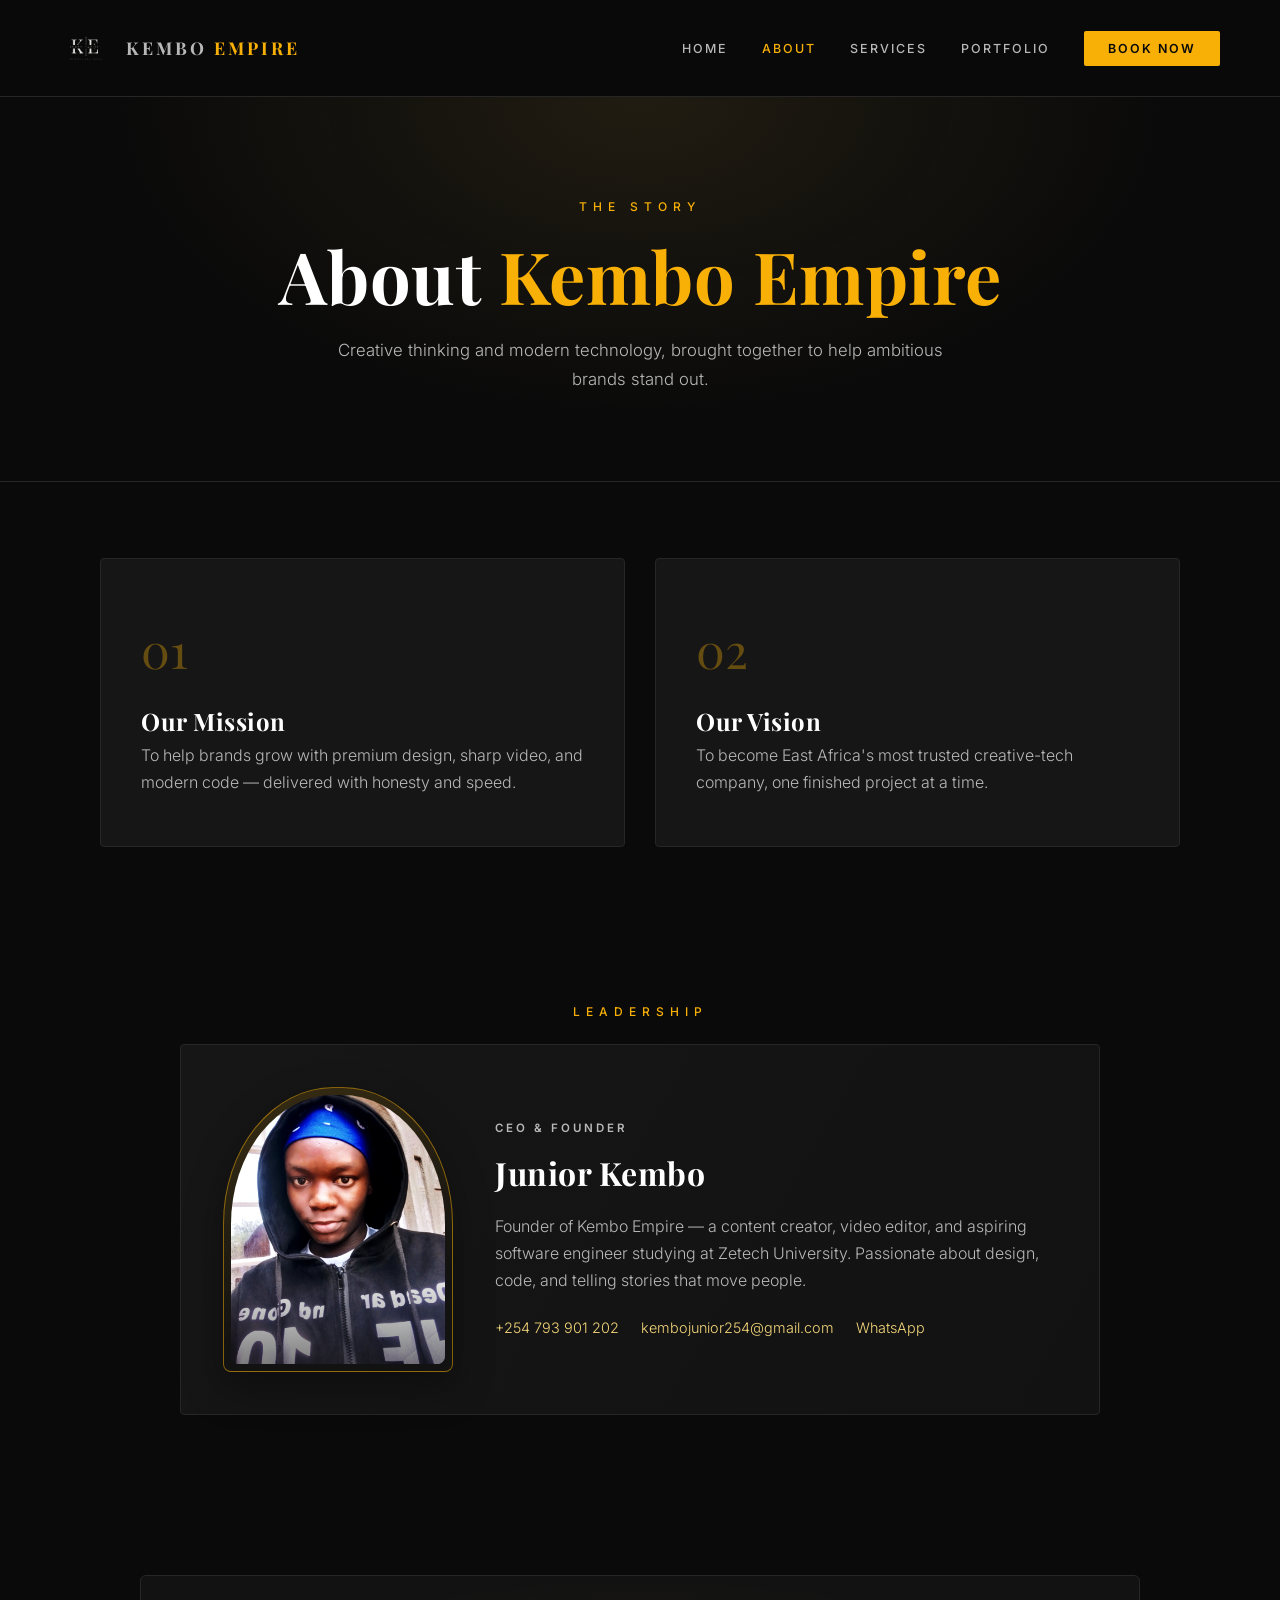
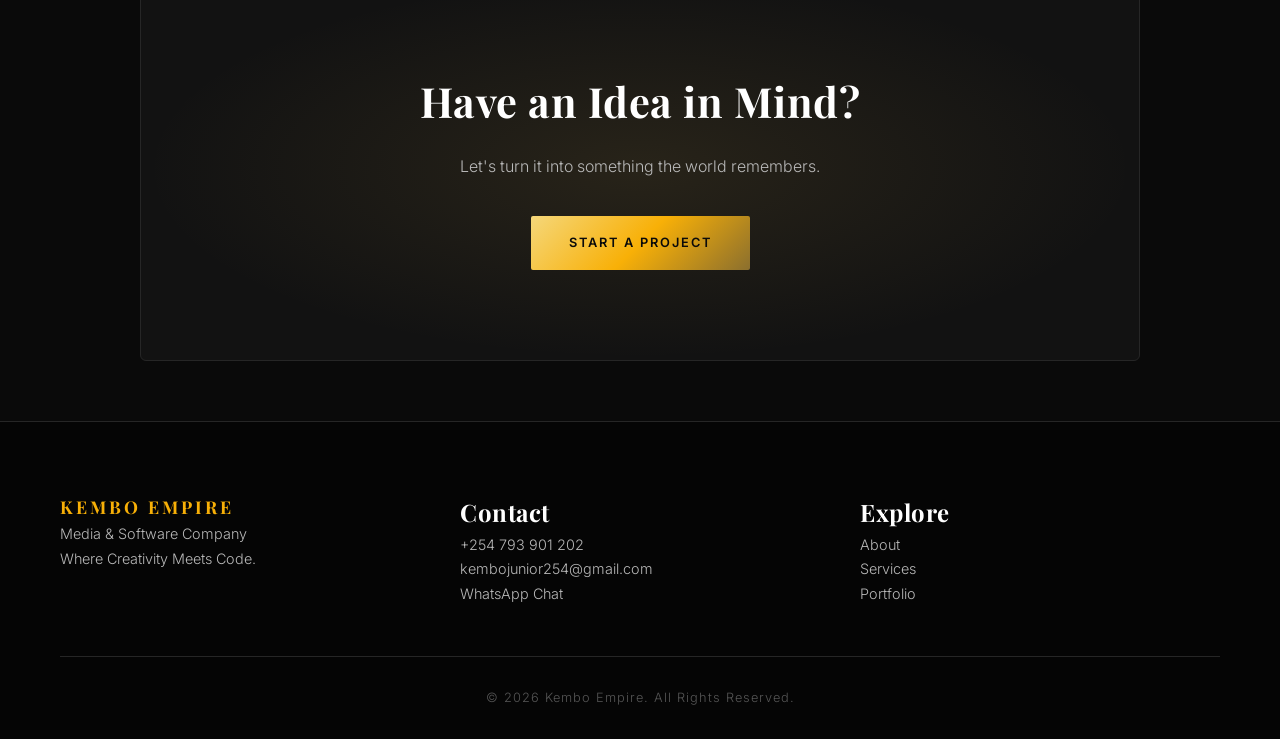
==== about.html @ 3e9dc7a3 "Save Kembo Empire website Co-authored-by: Copilot <223556219+Copilot@users.noreply.github.com>" ====
<!DOCTYPE html>
<html lang="en">
<head>
  <meta charset="UTF-8">
  <meta name="viewport" content="width=device-width, initial-scale=1.0">
  <title>About | Kembo Empire</title>
  <meta name="description" content="Meet Kembo Empire: a creative media and software company helping brands grow through thoughtful design, video, and code.">
  <link rel="stylesheet" href="style.css">
  <link rel="preconnect" href="https://fonts.googleapis.com">
  <link rel="preconnect" href="https://fonts.gstatic.com" crossorigin>
  <link href="https://fonts.googleapis.com/css2?family=Playfair+Display:wght@500;700;900&family=Inter:wght@300;400;500;600&display=swap" rel="stylesheet">
</head>
<body>
  <nav>
    <a href="index.html" class="logo" aria-label="Kembo Empire Home">
      <img src="images/Black and White Minimalist Luxury Logo/logo.png" alt="Kembo Empire Logo" class="logo-image">
      <span class="logo-text">KEMBO <em>EMPIRE</em></span>
    </a>
    <ul>
      <li><a href="index.html">Home</a></li>
      <li><a href="about.html" class="nav-current" aria-current="page">About</a></li>
      <li><a href="services.html">Services</a></li>
      <li><a href="portfolio.html">Portfolio</a></li>
      <li><a href="contact.html" class="nav-btn">Book Now</a></li>
    </ul>
  </nav>

  <main>
    <header class="page-hero">
      <p class="eyebrow">THE STORY</p>
      <h1>About <span class="gold">Kembo Empire</span></h1>
      <p class="page-lead">Creative thinking and modern technology, brought together to help ambitious brands stand out.</p>
    </header>

    <section class="about-values">
      <div class="split">
        <article class="panel">
          <span class="panel-num">01</span>
          <h2>Our Mission</h2>
          <p>To help brands grow with premium design, sharp video, and modern code — delivered with honesty and speed.</p>
        </article>
        <article class="panel">
          <span class="panel-num">02</span>
          <h2>Our Vision</h2>
          <p>To become East Africa's most trusted creative-tech company, one finished project at a time.</p>
        </article>
      </div>
    </section>

    <section class="founder-section">
      <p class="eyebrow center">LEADERSHIP</p>
      <article class="founder-card">
        <div class="founder-portrait">
          <img src="images/kembo%20new.jpg" alt="Junior Kembo, CEO and Founder of Kembo Empire">
        </div>
        <div class="founder-info">
          <p class="founder-role">CEO &amp; FOUNDER</p>
          <h2>Junior Kembo</h2>
          <p>Founder of Kembo Empire — a content creator, video editor, and aspiring software engineer studying at Zetech University. Passionate about design, code, and telling stories that move people.</p>
          <div class="founder-contact">
            <a href="tel:+254793901202">+254 793 901 202</a>
            <a href="mailto:kembojunior254@gmail.com">kembojunior254@gmail.com</a>
            <a href="https://wa.me/254793901202" target="_blank" rel="noopener noreferrer">WhatsApp</a>
          </div>
        </div>
      </article>
    </section>

    <section class="cta">
      <h2>Have an Idea in Mind?</h2>
      <p>Let's turn it into something the world remembers.</p>
      <a href="contact.html" class="btn gold-btn">Start a Project</a>
    </section>
  </main>

  <footer>
    <div class="footer-inner">
      <div>
        <span class="logo-text gold">KEMBO EMPIRE</span>
        <p>Media &amp; Software Company<br>Where Creativity Meets Code.</p>
      </div>
      <div>
        <h2>Contact</h2>
        <p><a href="tel:+254793901202">+254 793 901 202</a></p>
        <p><a href="mailto:kembojunior254@gmail.com">kembojunior254@gmail.com</a></p>
        <p><a href="https://wa.me/254793901202" target="_blank" rel="noopener noreferrer">WhatsApp Chat</a></p>
      </div>
      <div>
        <h2>Explore</h2>
        <p><a href="about.html" aria-current="page">About</a></p>
        <p><a href="services.html">Services</a></p>
        <p><a href="portfolio.html">Portfolio</a></p>
      </div>
    </div>
    <p class="copyright">© 2026 Kembo Empire. All Rights Reserved.</p>
  </footer>
</body>
</html>
---- style.css ----
/* ============ RESET & BASE ============ */
* { margin: 0; padding: 0; box-sizing: border-box; }

:root {
  --black: #0A0A0A;
  --soft-black: #121212;
  --card: #161616;
  --line: #262626;
  --white: #FFFFFF;
  --grey: #B8B8B8;
  --gold: #f8b007;
  --gold-bright: #F5D77A;
  --gold-dark: #8B6F2E;
}

html { scroll-behavior: smooth; }

body {
  background: var(--black);
  color: var(--white);
  font-family: 'Inter', sans-serif;
  font-weight: 300;
  line-height: 1.7;
  -webkit-font-smoothing: antialiased;
}

h1, h2, h3, h4 {
  font-family: 'Playfair Display', serif;
  font-weight: 700;
  letter-spacing: 0.5px;
}

a { color: inherit; text-decoration: none; transition: 0.3s; }
.gold { color: var(--gold); }

/* ============ NAVBAR ============ */
nav {
  position: sticky;
  top: 0;
  z-index: 100;
  display: flex;
  justify-content: space-between;
  align-items: center;
  padding: 22px 60px;
  background: rgba(10,10,10,0.92);
  backdrop-filter: blur(12px);
  border-bottom: 1px solid var(--line);
}

.logo { display: flex; align-items: center; gap: 14px; }

.logo-image {
  width: 52px;
  height: 52px;
  object-fit: contain;
  mix-blend-mode: screen;
}

.logo-text {
  font-family: 'Playfair Display', serif;
  font-weight: 700;
  font-size: 1.1rem;
  letter-spacing: 3px;
}
.logo-text em { color: var(--gold); font-style: normal; }

nav ul {
  display: flex;
  align-items: center;
  gap: 34px;
  list-style: none;
}

nav a {
  font-size: 0.78rem;
  letter-spacing: 2px;
  text-transform: uppercase;
  color: var(--grey);
  font-weight: 500;
}
nav a:hover { color: var(--gold); }

.nav-current:not(.nav-btn) { color: var(--gold); }
.nav-btn.nav-current { background: var(--gold-bright); }

.nav-btn {
  color: var(--black) !important;
  background: var(--gold);
  padding: 10px 24px;
  border-radius: 2px;
  font-weight: 600 !important;
}
.nav-btn:hover { background: var(--gold-bright); }

/* ============ HERO ============ */
.hero {
  position: relative;
  text-align: center;
  padding: 160px 20px 140px;
  background:
    radial-gradient(ellipse at 50% 0%, rgba(198,161,75,0.15) 0%, transparent 55%),
    var(--black);
}

.eyebrow {
  font-size: 0.75rem;
  letter-spacing: 6px;
  color: var(--gold);
  margin-bottom: 22px;
  font-weight: 500;
}
.eyebrow.center { text-align: center; }

.hero-logo-frame {
  width: min(480px, 90vw);
  aspect-ratio: 1.28;
  overflow: hidden;
  margin: 0 auto 26px;
}

.hero-logo {
  display: block;
  width: 100%;
  height: 100%;
  object-fit: cover;
  transform: scale(1.45);
  mix-blend-mode: screen;
  filter: drop-shadow(0 0 18px rgba(248, 176, 7, 0.18));
}

.hero h1 {
  font-size: clamp(2.4rem, 6vw, 4.8rem);
  line-height: 1.1;
  font-weight: 900;
  margin-bottom: 26px;
}

.hero-sub {
  max-width: 620px;
  margin: 0 auto 40px;
  color: var(--grey);
  font-size: 1.05rem;
}

.page-hero {
  max-width: none;
  padding: 100px 24px 88px;
  text-align: center;
  border-bottom: 1px solid var(--line);
  background:
    radial-gradient(ellipse at 50% 0%, rgba(198,161,75,0.12) 0%, transparent 58%),
    var(--black);
}

.page-hero .eyebrow { margin-bottom: 18px; }
.page-hero h1 {
  font-size: clamp(2.5rem, 6vw, 4.5rem);
  line-height: 1.12;
}

.page-lead {
  max-width: 650px;
  margin: 20px auto 0;
  color: var(--grey);
  font-size: 1.05rem;
}

.hero-buttons {
  display: flex;
  justify-content: center;
  gap: 16px;
  flex-wrap: wrap;
}

.hero-line {
  margin: 80px auto 0;
  width: 80px;
  height: 1px;
  background: linear-gradient(to right, transparent, var(--gold), transparent);
}

/* ============ BUTTONS ============ */
.btn {
  display: inline-block;
  padding: 16px 38px;
  font-size: 0.8rem;
  letter-spacing: 2px;
  text-transform: uppercase;
  font-weight: 600;
  border-radius: 2px;
  transition: 0.35s;
}

.gold-btn {
  background: linear-gradient(135deg, var(--gold-bright), var(--gold), var(--gold-dark));
  color: var(--black);
  box-shadow: 0 0 0 rgba(198,161,75,0);
}
.gold-btn:hover {
  box-shadow: 0 0 30px rgba(198,161,75,0.5);
  transform: translateY(-3px);
}

.outline-btn {
  border: 1px solid var(--gold);
  color: var(--gold);
}
.outline-btn:hover {
  background: var(--gold);
  color: var(--black);
}

/* ============ MARQUEE ============ */
.marquee {
  overflow: hidden;
  border-top: 1px solid var(--line);
  border-bottom: 1px solid var(--line);
  padding: 22px 0;
  background: var(--soft-black);
}

.marquee-track {
  display: flex;
  gap: 40px;
  white-space: nowrap;
  animation: scroll 30s linear infinite;
}

.marquee-track span {
  font-size: 0.8rem;
  letter-spacing: 4px;
  color: var(--grey);
  font-weight: 500;
}
.marquee-track .dot { color: var(--gold); }

@keyframes scroll {
  from { transform: translateX(0); }
  to { transform: translateX(-50%); }
}

/* ============ SECTIONS ============ */
section {
  max-width: 1200px;
  margin: auto;
  padding: 100px 60px;
}

.section-title {
  font-size: clamp(1.8rem, 4vw, 2.8rem);
  text-align: center;
  margin-bottom: 60px;
}

.about-values { padding-top: 76px; }
.founder-section { padding-top: 55px; }

.founder-card {
  display: flex;
  align-items: center;
  gap: 42px;
  max-width: 920px;
  margin: 0 auto;
  padding: 42px;
  border: 1px solid var(--line);
  border-radius: 4px;
  background: linear-gradient(120deg, var(--card), var(--soft-black));
}

.founder-portrait {
  position: relative;
  flex: 0 0 230px;
  width: 230px;
  height: 285px;
  overflow: hidden;
  padding: 7px;
  border: 1px solid rgba(248,176,7,0.5);
  border-radius: 48% 48% 8px 8px;
  background: linear-gradient(160deg, rgba(248,176,7,0.16), var(--soft-black) 72%);
  box-shadow: 0 16px 38px rgba(0,0,0,0.34);
}

.founder-portrait::after {
  content: "";
  position: absolute;
  inset: 7px;
  border-radius: inherit;
  background: linear-gradient(to bottom, transparent 62%, rgba(18,18,18,0.55));
  pointer-events: none;
}

.founder-portrait img {
  display: block;
  width: 100%;
  height: 100%;
  border-radius: inherit;
  object-fit: cover;
  object-position: center 32%;
  filter: saturate(0.88) contrast(1.03);
}

.founder-info { flex: 1; }

.founder-role {
  margin-bottom: 8px;
  color: var(--gold);
  font-size: 0.72rem;
  font-weight: 600;
  letter-spacing: 3px;
}

.founder-card h2 {
  margin-bottom: 12px;
  font-size: 2rem;
}

.founder-card p { color: var(--grey); }

.founder-contact {
  display: flex;
  flex-wrap: wrap;
  gap: 10px 22px;
  margin-top: 22px;
}

.founder-contact a {
  color: var(--gold-bright);
  font-size: 0.9rem;
  overflow-wrap: anywhere;
}

.founder-contact a:hover { color: var(--white); }

.service-section { padding-top: 80px; }
.service-section + .service-section { padding-top: 35px; }
.service-section .section-title { margin-bottom: 42px; }

.video-process {
  display: grid;
  grid-template-columns: minmax(0, 0.85fr) minmax(0, 1.15fr);
  gap: 64px;
  align-items: center;
  max-width: 1200px;
  margin: 24px auto 30px;
  padding: 64px;
  border: 1px solid var(--line);
  border-radius: 6px;
  background:
    radial-gradient(ellipse at 0% 0%, rgba(198,161,75,0.12), transparent 55%),
    var(--soft-black);
}

.video-process-intro h2 {
  margin-bottom: 18px;
  font-size: clamp(2rem, 4vw, 3rem);
  line-height: 1.15;
}

.video-process-intro > p:not(.eyebrow) {
  margin-bottom: 28px;
  color: var(--grey);
}

.edit-steps {
  display: grid;
  gap: 0;
}

.edit-step {
  display: grid;
  grid-template-columns: 44px 1fr;
  gap: 18px;
  padding: 22px 0;
  border-bottom: 1px solid var(--line);
}

.edit-step:first-child { padding-top: 0; }
.edit-step:last-child { padding-bottom: 0; border-bottom: 0; }

.edit-step-num {
  color: var(--gold);
  font-family: 'Playfair Display', serif;
  font-size: 1.2rem;
}

.edit-step h3 {
  margin-bottom: 6px;
  font-size: 1.15rem;
}

.edit-step p {
  color: var(--grey);
  font-size: 0.92rem;
}

.service-icon {
  display: inline-grid;
  width: 48px;
  height: 48px;
  place-items: center;
  margin-bottom: 16px;
  border: 1px solid rgba(248,176,7,0.35);
  border-radius: 50%;
  color: var(--gold);
  font-size: 1.25rem;
}

.stat h3 {
  font-size: 1.2rem;
  margin-bottom: 10px;
}

.work-card { min-height: 260px; }
.work-card h2 {
  position: relative;
  margin-bottom: 12px;
  font-size: 1.5rem;
}
.work-type {
  position: relative;
  margin: 0 0 10px;
  color: var(--gold);
  font-size: 0.68rem;
  font-weight: 600;
  letter-spacing: 2px;
}
.work-card > p:last-child { position: relative; }

.contact-grid { max-width: 960px; margin: auto; }
.contact-card a {
  display: inline-block;
  overflow-wrap: anywhere;
  font-size: 0.9rem;
}
.contact-card a:hover { color: var(--gold-bright); }

.booking-section {
  max-width: 1100px;
}

.booking-heading {
  max-width: 700px;
  margin: 0 auto 38px;
  text-align: center;
}

.booking-heading .section-title { margin-bottom: 14px; }
.booking-intro { color: var(--grey); }

.booking-layout {
  display: grid;
  grid-template-columns: minmax(0, 1.65fr) minmax(240px, 0.85fr);
  gap: 28px;
  align-items: start;
}

.booking-form,
.booking-aside {
  padding: 36px;
  border: 1px solid var(--line);
  border-radius: 5px;
  background: var(--soft-black);
}

.booking-form {
  display: grid;
  grid-template-columns: repeat(2, minmax(0, 1fr));
  gap: 22px;
}

.form-field {
  display: flex;
  flex-direction: column;
  gap: 8px;
}

.form-field-wide { grid-column: 1 / -1; }

.form-field label {
  color: var(--white);
  font-size: 0.88rem;
  font-weight: 500;
}

.form-field label span:not(.optional) { color: var(--gold); }
.form-field .optional { color: var(--grey); font-weight: 300; }

.form-field input,
.form-field select,
.form-field textarea {
  width: 100%;
  min-height: 48px;
  padding: 12px 14px;
  border: 1px solid var(--line);
  border-radius: 3px;
  outline: none;
  background: var(--black);
  color: var(--white);
  font: inherit;
  font-size: 0.92rem;
}

.form-field textarea { min-height: 130px; resize: vertical; }
.form-field input::placeholder,
.form-field textarea::placeholder { color: #777; }

.form-field input:focus,
.form-field select:focus,
.form-field textarea:focus {
  border-color: var(--gold);
  box-shadow: 0 0 0 2px rgba(248,176,7,0.12);
}

.form-submit .btn { border: 0; cursor: pointer; }
.form-note,
.form-status { margin-top: 12px; color: var(--grey); font-size: 0.82rem; }
.form-status:not(:empty) { color: var(--gold-bright); }
.booking-fallback { display: inline-block; margin-top: 10px; color: var(--gold); text-decoration: underline; }

.booking-aside {
  background:
    radial-gradient(ellipse at 0% 0%, rgba(198,161,75,0.12), transparent 60%),
    var(--soft-black);
}

.booking-aside h3 { margin-bottom: 16px; font-size: 1.35rem; }
.booking-aside ol { padding-left: 20px; color: var(--grey); }
.booking-aside li { padding: 0 0 12px 4px; }
.booking-aside li::marker { color: var(--gold); }
.booking-aside > p { margin-top: 28px; color: var(--grey); }
.booking-aside > a { display: inline-block; margin-top: 4px; }

/* ============ DIVISIONS ============ */
.split {
  display: grid;
  grid-template-columns: repeat(auto-fit, minmax(300px, 1fr));
  gap: 30px;
}

.panel {
  position: relative;
  background: var(--card);
  border: 1px solid var(--line);
  padding: 50px 40px;
  border-radius: 4px;
  overflow: hidden;
  transition: 0.4s;
}

.panel::before {
  content: "";
  position: absolute;
  inset: 0;
  background: linear-gradient(135deg, rgba(198,161,75,0.08), transparent 60%);
  opacity: 0;
  transition: 0.4s;
}

.panel:hover {
  border-color: var(--gold);
  transform: translateY(-6px);
}
.panel:hover::before { opacity: 1; }

.panel-num {
  display: block;
  font-family: 'Playfair Display', serif;
  font-size: 3rem;
  color: var(--gold);
  opacity: 0.35;
  margin-bottom: 10px;
}

.panel h3 {
  font-size: 1.7rem;
  margin-bottom: 16px;
}

.panel p { color: var(--grey); }

/* ============ WHY US ============ */
.grid-4 {
  display: grid;
  grid-template-columns: repeat(auto-fit, minmax(220px, 1fr));
  gap: 25px;
}

.stat {
  text-align: center;
  padding: 40px 25px;
  border: 1px solid var(--line);
  border-radius: 4px;
  transition: 0.4s;
}
.stat:hover { border-color: var(--gold); background: var(--soft-black); }
.stat h3 { font-size: 2rem; margin-bottom: 12px; }
.stat h4 { font-size: 1.1rem; margin-bottom: 10px; color: var(--gold); }
.stat p { color: var(--grey); font-size: 0.9rem; }

/* ============ CTA ============ */
.cta {
  text-align: center;
  background:
    radial-gradient(ellipse at center, rgba(198,161,75,0.12), transparent 70%),
    var(--soft-black);
  border: 1px solid var(--line);
  border-radius: 6px;
  padding: 90px 40px;
  margin: 60px auto;
  max-width: 1000px;
}

.cta h2 { font-size: clamp(1.8rem, 4vw, 2.6rem); margin-bottom: 16px; }
.cta p { color: var(--grey); margin-bottom: 36px; }

/* ============ FOOTER ============ */
footer {
  border-top: 1px solid var(--line);
  padding: 70px 60px 30px;
  background: #050505;
}

.footer-inner {
  display: grid;
  grid-template-columns: repeat(auto-fit, minmax(200px, 1fr));
  gap: 40px;
  max-width: 1200px;
  margin: 0 auto 50px;
}

.footer-inner h4 {
  font-size: 0.85rem;
  letter-spacing: 3px;
  text-transform: uppercase;
  color: var(--gold);
  margin-bottom: 16px;
  font-family: 'Inter', sans-serif;
}

.footer-inner p { color: var(--grey); font-size: 0.9rem; }
.footer-inner a:hover { color: var(--gold); }

.copyright {
  text-align: center;
  color: #555;
  font-size: 0.8rem;
  letter-spacing: 1px;
  padding-top: 30px;
  border-top: 1px solid var(--line);
}

/* ============ MOBILE ============ */
@media (max-width: 800px) {
  nav {
    flex-direction: column;
    gap: 15px;
    padding: 18px 20px;
  }
  nav ul { flex-wrap: wrap; justify-content: center; gap: 18px; }
  section { padding: 70px 24px; }
  .hero { padding: 110px 20px 90px; }
  .page-hero { padding: 80px 24px 68px; }
  .founder-card { gap: 28px; padding: 30px 24px; }
  .video-process { grid-template-columns: 1fr; gap: 38px; margin: 12px 16px 24px; padding: 38px 28px; }
  .booking-layout { grid-template-columns: 1fr; }
  .booking-form, .booking-aside { padding: 28px 22px; }
  footer { padding: 60px 24px 25px; }
}

@media (max-width: 520px) {
  nav ul { gap: 12px 16px; }
  nav a { font-size: 0.68rem; letter-spacing: 1.4px; }
  .logo { gap: 9px; }
  .logo-image { width: 42px; height: 42px; }
  .logo-text { font-size: 0.95rem; letter-spacing: 2px; }
  .founder-card { flex-direction: column; align-items: center; text-align: center; }
  .founder-portrait { flex-basis: auto; width: min(230px, 72vw); height: 280px; }
  .founder-contact { justify-content: center; }
  .panel { padding: 38px 28px; }
  .cta { margin: 35px 16px; padding: 65px 24px; }
  .booking-form { grid-template-columns: 1fr; }
  .form-field-wide { grid-column: auto; }
}
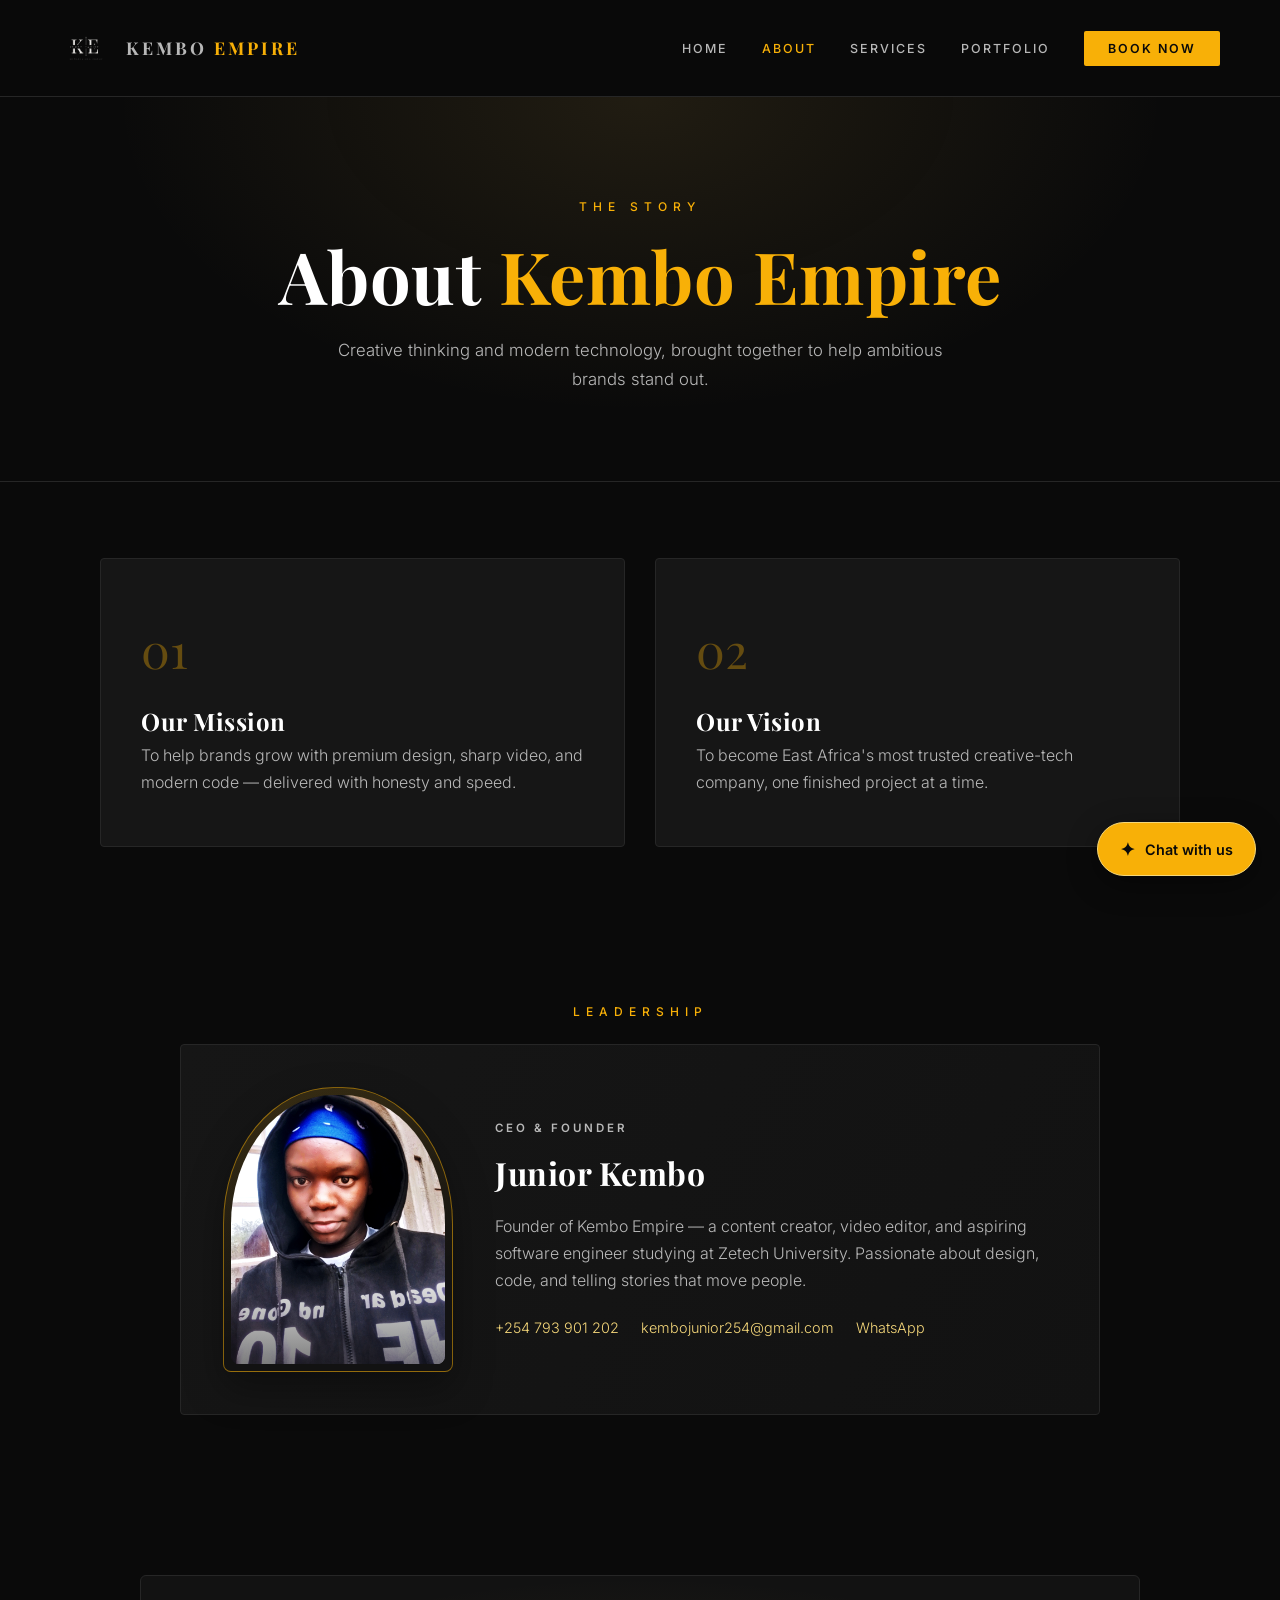
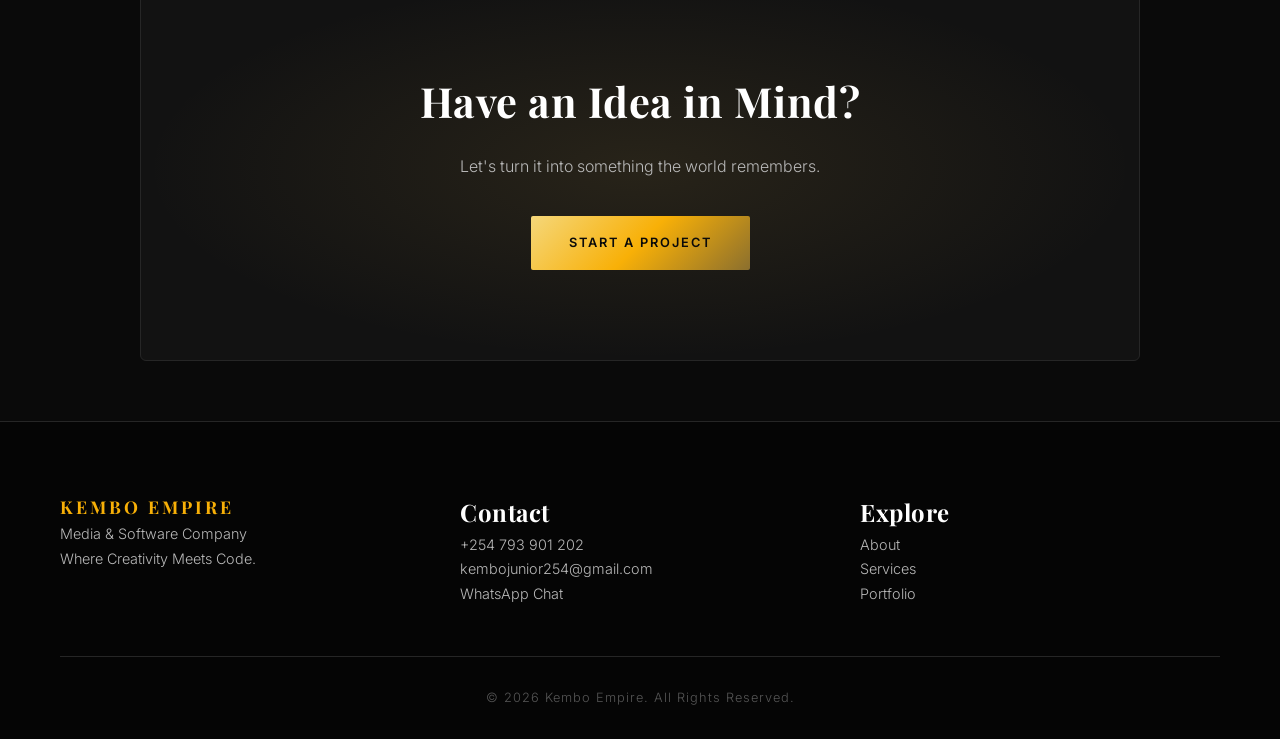
==== commit cc4f181b: "Add FAQ chatbot to website Co-authored-by: Copilot <223556219+Copilot@users.noreply.github.com>" ====
--- a/about.html
+++ b/about.html
@@ -94,5 +94,37 @@
     </div>
     <p class="copyright">© 2026 Kembo Empire. All Rights Reserved.</p>
   </footer>
+  <div class="chatbot" data-chatbot>
+    <section class="chat-panel" id="chat-panel" aria-labelledby="chat-title" hidden>
+      <header class="chat-header">
+        <div>
+          <h2 id="chat-title">Kembo Empire</h2>
+          <p>How can we help?</p>
+        </div>
+        <button class="chat-close" type="button" aria-label="Close chat">×</button>
+      </header>
+      <div class="chat-messages" role="log" aria-live="polite" aria-relevant="additions">
+        <p class="chat-message bot-message">Hi! I can help with our services, pricing, and getting started.</p>
+      </div>
+      <div class="chat-suggestions" aria-label="Quick questions">
+        <button type="button" data-chat-question="What services do you offer?">Services</button>
+        <button type="button" data-chat-question="How much does a project cost?">Pricing</button>
+        <button type="button" data-chat-question="How do I start a project?">Start a project</button>
+      </div>
+      <form class="chat-form">
+        <label class="sr-only" for="chat-input">Your message</label>
+        <input id="chat-input" name="message" type="text" maxlength="500" placeholder="Type your question..." autocomplete="off" required>
+        <button type="submit">Send</button>
+      </form>
+      <div class="chat-contact">
+        <a href="contact.html">Project inquiry</a>
+        <a href="https://wa.me/254793901202" target="_blank" rel="noopener noreferrer">WhatsApp</a>
+      </div>
+    </section>
+    <button class="chat-toggle" type="button" aria-controls="chat-panel" aria-expanded="false">
+      <span aria-hidden="true">✦</span> Chat with us
+    </button>
+  </div>
+  <script src="script.js"></script>
 </body>
 </html>
--- a/style.css
+++ b/style.css
@@ -648,6 +648,181 @@
   padding-top: 30px;
   border-top: 1px solid var(--line);
 }
+
+/* ============ CHATBOT ============ */
+.sr-only {
+  position: absolute;
+  width: 1px;
+  height: 1px;
+  padding: 0;
+  margin: -1px;
+  overflow: hidden;
+  clip: rect(0, 0, 0, 0);
+  white-space: nowrap;
+  border: 0;
+}
+
+.chatbot {
+  position: fixed;
+  right: 24px;
+  bottom: 24px;
+  z-index: 110;
+  font-family: 'Inter', sans-serif;
+}
+
+.chat-toggle {
+  display: flex;
+  align-items: center;
+  gap: 10px;
+  min-height: 54px;
+  padding: 0 22px;
+  border: 1px solid var(--gold-bright);
+  border-radius: 28px;
+  background: var(--gold);
+  color: var(--black);
+  box-shadow: 0 8px 30px rgba(0, 0, 0, 0.4);
+  font: 600 0.9rem 'Inter', sans-serif;
+  cursor: pointer;
+}
+
+.chat-toggle:hover { background: var(--gold-bright); }
+.chat-toggle span { font-size: 1.1rem; }
+
+.chat-panel {
+  position: absolute;
+  right: 0;
+  bottom: 70px;
+  display: flex;
+  flex-direction: column;
+  width: min(370px, calc(100vw - 32px));
+  height: min(520px, calc(100vh - 120px));
+  overflow: hidden;
+  border: 1px solid var(--line);
+  border-radius: 10px;
+  background: var(--soft-black);
+  box-shadow: 0 16px 55px rgba(0, 0, 0, 0.65);
+}
+
+.chat-panel[hidden] { display: none; }
+
+.chat-header {
+  display: flex;
+  align-items: center;
+  justify-content: space-between;
+  padding: 16px 18px;
+  border-bottom: 1px solid var(--line);
+  background: var(--card);
+}
+
+.chat-header h2 { font-size: 1.05rem; }
+.chat-header p { color: var(--grey); font-size: 0.78rem; }
+
+.chat-close {
+  width: 36px;
+  height: 36px;
+  border: 0;
+  border-radius: 50%;
+  background: transparent;
+  color: var(--grey);
+  font-size: 1.6rem;
+  cursor: pointer;
+}
+
+.chat-close:hover { background: var(--line); color: var(--white); }
+
+.chat-messages {
+  display: flex;
+  flex: 1;
+  flex-direction: column;
+  gap: 12px;
+  overflow-y: auto;
+  padding: 18px;
+}
+
+.chat-message {
+  max-width: 88%;
+  padding: 10px 13px;
+  border-radius: 12px;
+  font-size: 0.88rem;
+  line-height: 1.5;
+  overflow-wrap: anywhere;
+}
+
+.bot-message {
+  align-self: flex-start;
+  border: 1px solid var(--line);
+  border-bottom-left-radius: 3px;
+  background: var(--card);
+  color: var(--white);
+}
+
+.user-message {
+  align-self: flex-end;
+  border-bottom-right-radius: 3px;
+  background: var(--gold);
+  color: var(--black);
+}
+
+.chat-suggestions {
+  display: flex;
+  flex-wrap: wrap;
+  gap: 7px;
+  padding: 0 14px 12px;
+}
+
+.chat-suggestions button {
+  padding: 7px 10px;
+  border: 1px solid var(--gold-dark);
+  border-radius: 16px;
+  background: transparent;
+  color: var(--gold-bright);
+  font: 0.74rem 'Inter', sans-serif;
+  cursor: pointer;
+}
+
+.chat-suggestions button:hover { background: rgba(248, 176, 7, 0.12); }
+
+.chat-form {
+  display: flex;
+  gap: 8px;
+  padding: 12px 14px;
+  border-top: 1px solid var(--line);
+}
+
+.chat-form input {
+  min-width: 0;
+  flex: 1;
+  padding: 11px 12px;
+  border: 1px solid var(--line);
+  border-radius: 5px;
+  outline: none;
+  background: var(--black);
+  color: var(--white);
+  font: 0.85rem 'Inter', sans-serif;
+}
+
+.chat-form input:focus { border-color: var(--gold); }
+
+.chat-form button {
+  padding: 0 14px;
+  border: 0;
+  border-radius: 5px;
+  background: var(--gold);
+  color: var(--black);
+  font: 600 0.82rem 'Inter', sans-serif;
+  cursor: pointer;
+}
+
+.chat-contact {
+  display: flex;
+  justify-content: center;
+  gap: 22px;
+  padding: 0 14px 13px;
+  font-size: 0.78rem;
+}
+
+.chat-contact a { color: var(--gold-bright); }
+.chat-contact a:hover { color: var(--white); }
 
 /* ============ MOBILE ============ */
 @media (max-width: 800px) {
@@ -680,4 +855,6 @@
   .cta { margin: 35px 16px; padding: 65px 24px; }
   .booking-form { grid-template-columns: 1fr; }
   .form-field-wide { grid-column: auto; }
-}
+  .chatbot { right: 16px; bottom: 16px; }
+  .chat-panel { right: -4px; bottom: 66px; height: min(520px, calc(100vh - 100px)); }
+}
